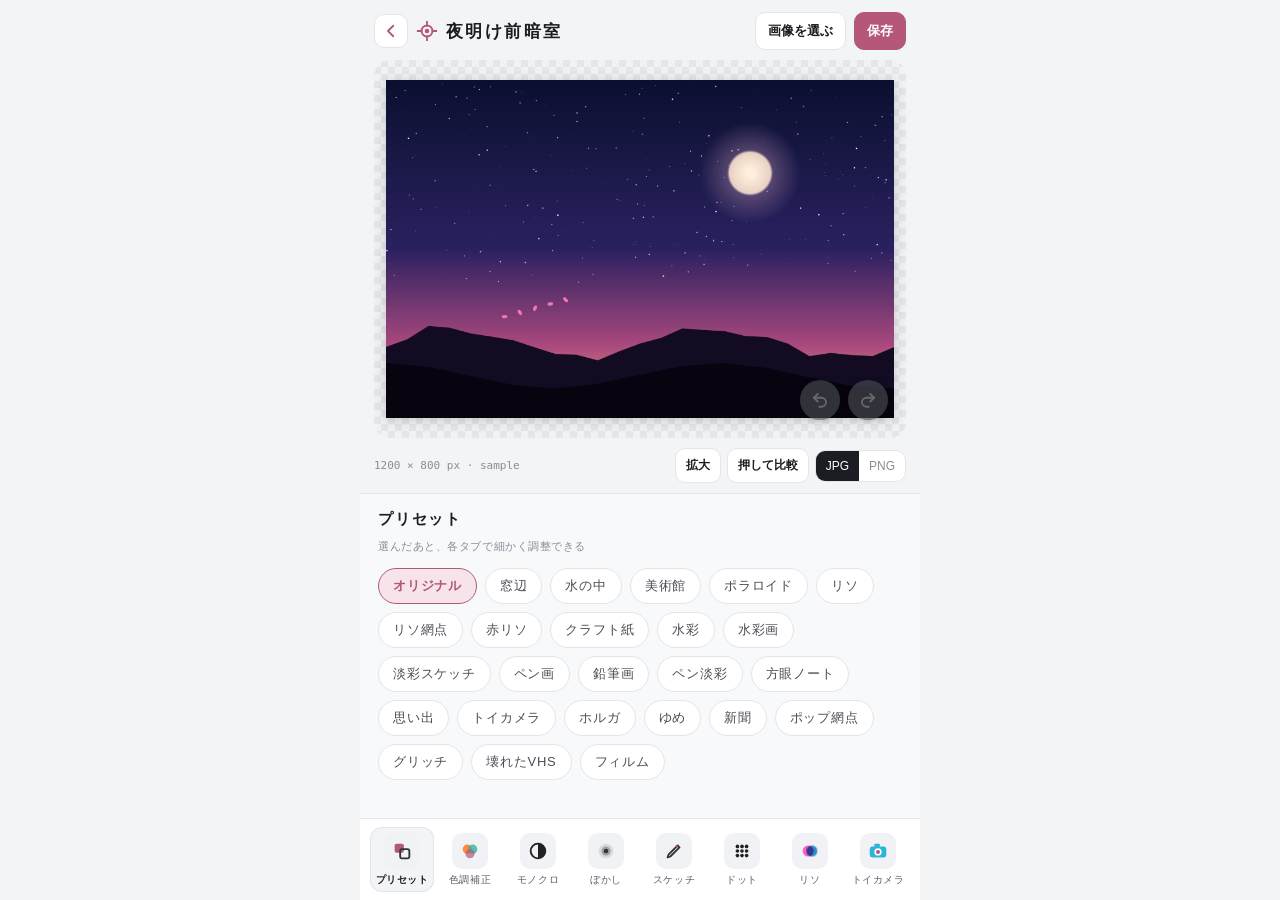
==== apps/anshitsu/index.html @ a0fc370c "天象帳・PALETTE LOG・夜明け前暗室を「アプリ」にまとめる。やりたいこと（長期）・目標の「リスト」を追加。「いま何してる？」を外し、アクセントを春千夜カラーに Co-Authored-By: " ====
<!DOCTYPE html>
<html lang="ja">
<head>
<meta charset="utf-8">
<meta name="viewport" content="width=device-width,initial-scale=1,viewport-fit=cover">
<title>夜明け前暗室</title>
<style>
:root{--bg:#f3f4f6;--card:#fff;--ink:#1c1d22;--sub:#8a8d96;--line:#e3e5ea;--acc:#b5577a;--acc2:#f6e4ea}
*{box-sizing:border-box;-webkit-tap-highlight-color:transparent}
html,body{margin:0;height:100%;background:var(--bg);color:var(--ink);font-family:-apple-system,BlinkMacSystemFont,"Hiragino Sans","Noto Sans JP",sans-serif;overscroll-behavior:none}
body{display:flex;justify-content:center}
.app{width:100%;max-width:560px;height:100dvh;display:flex;flex-direction:column;padding-left:env(safe-area-inset-left);padding-right:env(safe-area-inset-right)}
header{display:flex;align-items:center;gap:8px;padding:12px 14px 10px;padding-top:max(12px,env(safe-area-inset-top))}
.logo{display:flex;align-items:center;gap:8px;font-weight:900;font-size:17px;letter-spacing:.14em;flex:1;white-space:nowrap}
.btn{border:1px solid var(--line);background:#fff;border-radius:10px;padding:9px 12px;font-size:13px;font-weight:600;color:var(--ink);cursor:pointer;font-family:inherit;white-space:nowrap}
.btn.acc{background:var(--acc);border-color:var(--acc);color:#fff}
.btn:active{transform:scale(.97)}
.stage{margin:0 14px;padding:12px;border-radius:16px;background:repeating-conic-gradient(#e4e6ea 0 25%,#f1f2f4 0 50%) 0 0/14px 14px;position:relative;display:flex;align-items:center;justify-content:center;height:min(42vh,420px);flex-shrink:0}
.stage canvas{max-width:100%;max-height:100%;display:block;box-shadow:0 2px 12px rgba(0,0,0,.18);-webkit-user-select:none;user-select:none;-webkit-touch-callout:none}
.hist{position:absolute;right:18px;bottom:18px;display:flex;gap:8px}
.round{width:40px;height:40px;border-radius:50%;border:none;background:#fff;box-shadow:0 1px 5px rgba(0,0,0,.25);display:grid;place-items:center;cursor:pointer;color:var(--ink)}
.round:disabled{background:#4c4f56;color:#aaa;opacity:.6}
.badge{position:absolute;left:18px;top:18px;background:rgba(0,0,0,.65);color:#fff;font-size:11px;padding:4px 8px;border-radius:6px;display:none;letter-spacing:.1em}
.bar{display:flex;align-items:center;gap:6px;padding:10px 14px;font-size:12px;flex-shrink:0}
.bar .btn{padding:8px 10px;font-size:12px}
.info{flex:1;min-width:0;color:var(--sub);font-family:ui-monospace,Menlo,monospace;font-size:11px;white-space:nowrap;overflow:hidden;text-overflow:ellipsis}
.seg{display:flex;border:1px solid var(--line);border-radius:10px;overflow:hidden;background:#fff;flex-shrink:0}
.seg button{border:none;background:none;padding:8px 10px;font-size:12px;color:var(--sub);font-family:inherit;cursor:pointer}
.seg button.on{background:var(--ink);color:#fff}
.panel{flex:1;overflow-y:auto;background:#f8f9fb;border-top:1px solid var(--line);padding:16px 18px 24px;-webkit-overflow-scrolling:touch}
.ph{display:flex;align-items:center;gap:12px;margin-bottom:14px}
.ph h2{font-size:15px;margin:0;letter-spacing:.12em}
.ph .sp{flex:1}
.reset{font-size:12px;color:var(--sub);text-decoration:underline;text-underline-offset:3px;background:none;border:none;cursor:pointer;letter-spacing:.1em;font-family:inherit}
.tog{width:46px;height:26px;border-radius:13px;background:#cfd2d8;position:relative;border:none;cursor:pointer;transition:.2s;flex-shrink:0}
.tog::after{content:"";position:absolute;top:3px;left:3px;width:20px;height:20px;border-radius:50%;background:#fff;transition:.2s;box-shadow:0 1px 3px rgba(0,0,0,.2)}
.tog.on{background:var(--acc)}.tog.on::after{left:23px}
.row{margin:4px 0 16px}
.rl{display:flex;justify-content:space-between;font-size:12px;color:#4a4d55;margin-bottom:6px;letter-spacing:.06em}
.rl b{font-weight:500;font-family:ui-monospace,Menlo,monospace;color:var(--sub)}
input[type=range]{-webkit-appearance:none;appearance:none;width:100%;height:22px;background:transparent;margin:0}
input[type=range]::-webkit-slider-runnable-track{height:4px;border-radius:2px;background:linear-gradient(90deg,var(--acc) var(--p,50%),#dfe1e6 var(--p,50%))}
input[type=range]::-webkit-slider-thumb{-webkit-appearance:none;width:20px;height:20px;border-radius:50%;background:var(--acc);margin-top:-8px;border:3px solid #fff;box-shadow:0 1px 4px rgba(0,0,0,.3)}
input[type=range]::-moz-range-track{height:4px;border-radius:2px;background:#dfe1e6}
input[type=range]::-moz-range-progress{height:4px;background:var(--acc)}
input[type=range]::-moz-range-thumb{width:16px;height:16px;border-radius:50%;background:var(--acc);border:3px solid #fff}
.chips{display:flex;flex-wrap:wrap;gap:8px}
.chip{border:1px solid var(--line);background:#fff;border-radius:999px;padding:8px 14px;font-size:13px;color:#4a4d55;cursor:pointer;font-family:inherit;letter-spacing:.06em}
.chip.on{border-color:var(--acc);color:var(--acc);background:var(--acc2);font-weight:700}
.sub{font-size:11px;color:var(--sub);margin:-4px 0 14px;letter-spacing:.05em}
.sec{font-size:11px;color:var(--sub);letter-spacing:.2em;margin:4px 0 10px}
.tabs{display:flex;gap:4px;overflow-x:auto;background:#fff;border-top:1px solid var(--line);padding:8px 10px;padding-bottom:max(8px,env(safe-area-inset-bottom));flex-shrink:0;scrollbar-width:none}
.tabs::-webkit-scrollbar{display:none}
.tab{flex:0 0 auto;width:64px;border:none;background:none;border-radius:12px;padding:6px 0 5px;display:flex;flex-direction:column;align-items:center;gap:4px;font-size:10px;color:#5b5e66;cursor:pointer;position:relative;font-family:inherit;letter-spacing:.06em}
.tab .ic{width:36px;height:36px;border-radius:10px;background:#f1f2f5;display:grid;place-items:center}
.tab.on{background:#f3f4f7;box-shadow:inset 0 0 0 1px var(--line);color:var(--ink);font-weight:700}
.tab .dot{position:absolute;top:3px;right:12px;width:8px;height:8px;border-radius:50%;background:var(--acc);display:none;border:2px solid #fff;box-sizing:content-box}
.tab.act .dot{display:block}
.modal{position:fixed;inset:0;background:rgba(10,10,14,.92);display:none;flex-direction:column;z-index:10}
.modal.show{display:flex}
.mh{display:flex;justify-content:space-between;align-items:center;padding:12px 14px;padding-top:max(12px,env(safe-area-inset-top));color:#fff;font-size:13px;gap:10px}
.mb{flex:1;overflow:auto;display:flex;align-items:flex-start;justify-content:center;padding:10px}
.mb img{max-width:100%;display:block;margin:auto}
.mb img.full{max-width:none}
.busy{position:fixed;inset:0;background:rgba(20,10,16,.55);display:none;place-items:center;z-index:20;color:#fff;font-size:14px;letter-spacing:.3em}
.busy.show{display:grid}
.busy span{background:#2a1a22;padding:14px 22px;border-radius:12px;border:1px solid #7a3f52}
.toast{position:fixed;left:50%;bottom:110px;transform:translateX(-50%);background:#222;color:#fff;font-size:12px;padding:9px 14px;border-radius:10px;opacity:0;transition:.3s;pointer-events:none;z-index:30;letter-spacing:.06em;white-space:nowrap}
.toast.show{opacity:1}
.nt-back{display:grid;place-items:center;width:34px;height:34px;border-radius:10px;border:1px solid var(--line);background:#fff;color:var(--acc);flex:none}
</style>
</head>
<body>
<div class="app">
  <header>
    <a class="nt-back" href="../../#apps" aria-label="脳内タブへ戻る"><svg width="18" height="18" viewBox="0 0 24 24" fill="none" stroke="currentColor" stroke-width="2.4" stroke-linecap="round" stroke-linejoin="round"><path d="M15 5l-7 7 7 7"/></svg></a>
    <div class="logo">
      <svg width="22" height="22" viewBox="0 0 24 24" fill="none" stroke="#b5577a" stroke-width="2"><circle cx="12" cy="12" r="6"/><path d="M12 1v6M12 17v6M1 12h6M17 12h6"/><circle cx="12" cy="12" r="1.5" fill="#b5577a"/></svg>
      夜明け前暗室
    </div>
    <button class="btn" id="pick">画像を選ぶ</button>
    <button class="btn acc" id="save">保存</button>
    <input type="file" id="file" accept="image/*" hidden>
  </header>

  <div class="stage" id="stage">
    <canvas id="view"></canvas>
    <div class="badge" id="badge">ORIGINAL</div>
    <div class="hist">
      <button class="round" id="undo" aria-label="元に戻す"><svg width="18" height="18" viewBox="0 0 24 24" fill="none" stroke="currentColor" stroke-width="2.4" stroke-linecap="round" stroke-linejoin="round"><path d="M9 14 4 9l5-5"/><path d="M4 9h10a6 6 0 0 1 0 12h-3"/></svg></button>
      <button class="round" id="redo" aria-label="やり直す"><svg width="18" height="18" viewBox="0 0 24 24" fill="none" stroke="currentColor" stroke-width="2.4" stroke-linecap="round" stroke-linejoin="round"><path d="m15 14 5-5-5-5"/><path d="M20 9H10a6 6 0 0 0 0 12h3"/></svg></button>
    </div>
  </div>

  <div class="bar">
    <div class="info" id="info">—</div>
    <button class="btn" id="zoom">拡大</button>
    <button class="btn" id="cmp">押して比較</button>
    <div class="seg"><button id="fJ" class="on">JPG</button><button id="fP">PNG</button></div>
  </div>

  <div class="panel" id="panel"></div>
  <nav class="tabs" id="tabs"></nav>
</div>

<div class="modal" id="modal">
  <div class="mh"><span id="mtitle">拡大</span><button class="btn" id="mclose">閉じる</button></div>
  <div class="mb"><img id="mimg" alt=""></div>
</div>
<div class="busy" id="busy"><span>現像中…</span></div>
<div class="toast" id="toast"></div>

<script>
"use strict";
/* ========== 定義 ========== */
const RISO_INKS=[
 {name:'ピンク×ブルー',a:[0,120,191],b:[255,72,176],bc:1,lum:false},
 {name:'赤×ブルー',a:[0,90,170],b:[255,76,60],bc:1,lum:false},
 {name:'緑×ピンク',a:[0,169,92],b:[255,72,176],bc:1,lum:false},
 {name:'黄×ブルー',a:[0,120,191],b:[255,226,0],bc:2,lum:false},
 {name:'黒×ピンク',a:[40,40,58],b:[255,72,176],bc:1,lum:true},
];
const FX={
 adj:{label:'色調補正',always:true,ctrls:[['s','bright','明るさ',-100,100],['s','contrast','コントラスト',-100,100],['s','sat','彩度',-100,100],['s','temp','色温度',-100,100],['s','fade','フェード',0,100]]},
 mono:{label:'モノクロ',ctrls:[['c','tone','色味',['ニュートラル','セピア','セレン','シアノ']],['s','contrast','コントラスト',-50,50],['s','amount','強さ',0,100]]},
 blur:{label:'ぼかし',ctrls:[['s','radius','ぼかし',0,30],['s','glow','ソフトフォーカス',0,100]]},
 sketch:{label:'スケッチ',ctrls:[['c','mode','画材',['ペン','鉛筆','水彩']],['s','strength','線の濃さ',0,100],['s','color','色を残す',0,100]]},
 dot:{label:'ドット',ctrls:[['c','color','インク',['墨','カラー']],['s','size','網点の大きさ',3,40],['s','angle','角度',0,90],['s','mix','強さ',0,100]]},
 riso:{label:'リソ',ctrls:[['c','ink','インク',RISO_INKS.map(i=>i.name)],['s','misreg','版ずれ',0,20],['s','grain','かすれ',0,100],['s','net','網点',0,20],['s','density','インク量',30,130]]},
 toy:{label:'トイカメラ',ctrls:[['s','sat','彩度',0,100],['s','cross','クロス現像',0,100],['s','vig','周辺減光',0,100],['s','leak','光漏れ',0,100]]},
 glitch:{label:'グリッチノイズ',ctrls:[['s','rgb','RGBずれ',0,40],['s','slice','スライスずれ',0,100],['s','noise','ノイズ',0,100],['b','seed','ずれ方をシャッフル']]},
 grain:{label:'粒子',ctrls:[['s','amount','粒子の量',0,100],['s','size','粒の大きさ',1,6]]},
 paper:{label:'紙・フチ',ctrls:[['c','tex','紙',['なし','方眼ノート','クラフト紙','和紙']],['c','frame','フチ',['なし','白フチ','ポラロイド','フィルム']]]},
};
const TABS=[
 ['preset','プリセット','<rect x="4" y="4" width="10" height="10" rx="2" fill="#b5577a"/><rect x="10" y="10" width="10" height="10" rx="2" fill="none" stroke="#333" stroke-width="2"/>'],
 ['adj','色調補正','<circle cx="9" cy="10" r="5" fill="#ff8a3d"/><circle cx="15" cy="10" r="5" fill="#2bb5a0" opacity=".8"/><circle cx="12" cy="15" r="5" fill="#b5577a" opacity=".7"/>'],
 ['mono','モノクロ','<circle cx="12" cy="12" r="8" fill="none" stroke="#222" stroke-width="2"/><path d="M12 4a8 8 0 0 1 0 16z" fill="#222"/>'],
 ['blur','ぼかし','<circle cx="12" cy="12" r="8" fill="#999" opacity=".25"/><circle cx="12" cy="12" r="5" fill="#666" opacity=".5"/><circle cx="12" cy="12" r="2.5" fill="#333"/>'],
 ['sketch','スケッチ','<path d="M5 19l3-1 10-10-2-2L6 16z" fill="none" stroke="#333" stroke-width="2" stroke-linejoin="round"/><path d="M14 6l2 2" stroke="#b5577a" stroke-width="2"/>'],
 ['dot','ドット','<g fill="#222"><circle cx="7" cy="7" r="2"/><circle cx="12" cy="7" r="2"/><circle cx="17" cy="7" r="2"/><circle cx="7" cy="12" r="2"/><circle cx="12" cy="12" r="2"/><circle cx="17" cy="12" r="2"/><circle cx="7" cy="17" r="2"/><circle cx="12" cy="17" r="2"/><circle cx="17" cy="17" r="2"/></g>'],
 ['riso','リソ','<circle cx="10" cy="12" r="6" fill="#ff48b0" opacity=".85"/><circle cx="14" cy="12" r="6" fill="#0078bf" opacity=".8" style="mix-blend-mode:multiply"/>'],
 ['toy','トイカメラ','<rect x="3" y="7" width="18" height="12" rx="3" fill="#2bb5d6"/><rect x="8" y="4" width="6" height="4" rx="1" fill="#2bb5d6"/><circle cx="12" cy="13" r="4" fill="#fff"/><circle cx="12" cy="13" r="2.2" fill="#b5577a"/>'],
 ['glitch','グリッチ','<rect x="4" y="6" width="14" height="3" rx="1" fill="#b5577a"/><rect x="7" y="11" width="13" height="3" rx="1" fill="#2bb5a0"/><rect x="4" y="16" width="10" height="3" rx="1" fill="#333"/>'],
 ['grain','粒子','<g fill="#444"><circle cx="6" cy="8" r="1.3"/><circle cx="11" cy="5" r="1"/><circle cx="16" cy="9" r="1.5"/><circle cx="9" cy="13" r="1.2"/><circle cx="14" cy="15" r="1"/><circle cx="18" cy="17" r="1.3"/><circle cx="6" cy="18" r="1"/></g>'],
 ['paper','紙・フチ','<rect x="4" y="3" width="16" height="18" rx="1.5" fill="#fff" stroke="#333" stroke-width="2"/><rect x="7" y="6" width="10" height="9" fill="#b5577a" opacity=".75"/>'],
];
function defaults(){return{
 adj:{on:true,bright:0,contrast:0,sat:0,temp:0,fade:0},
 mono:{on:false,tone:0,contrast:0,amount:100},
 blur:{on:false,radius:4,glow:0},
 sketch:{on:false,mode:0,strength:50,color:0},
 dot:{on:false,color:0,size:10,angle:45,mix:100},
 riso:{on:false,ink:0,misreg:4,grain:35,net:0,density:100},
 toy:{on:false,sat:25,cross:30,vig:50,leak:0},
 glitch:{on:false,rgb:12,slice:45,noise:20,seed:1},
 grain:{on:false,amount:20,size:1},
 paper:{on:false,tex:0,frame:0},
 preset:'オリジナル'
};}
const PRESETS={
 'オリジナル':{},
 '窓辺':{adj:{bright:8,contrast:-10,temp:14,fade:22},blur:{radius:0,glow:35},grain:{amount:8}},
 '水の中':{adj:{temp:-35,sat:-10,fade:15,bright:-4},blur:{radius:2,glow:30},toy:{sat:10,cross:0,vig:35,leak:0},glitch:{rgb:3,slice:0,noise:0,seed:3}},
 '美術館':{mono:{tone:1,contrast:15,amount:80},grain:{amount:18},paper:{tex:0,frame:1}},
 'ポラロイド':{adj:{fade:28,temp:10,contrast:-6},toy:{sat:5,cross:15,vig:30,leak:22},paper:{tex:0,frame:2}},
 'リソ':{riso:{ink:0,misreg:4,grain:40,net:0,density:100}},
 'リソ網点':{riso:{ink:0,misreg:5,grain:20,net:6,density:105}},
 '赤リソ':{riso:{ink:1,misreg:6,grain:45,net:0,density:100}},
 'クラフト紙':{sketch:{mode:0,strength:60,color:22},paper:{tex:2,frame:0}},
 '水彩':{sketch:{mode:2,strength:55,color:100},paper:{tex:3,frame:0}},
 '水彩画':{sketch:{mode:2,strength:80,color:100},adj:{sat:20,bright:6},paper:{tex:3,frame:1}},
 '淡彩スケッチ':{sketch:{mode:1,strength:55,color:40},paper:{tex:3,frame:0}},
 'ペン画':{sketch:{mode:0,strength:60,color:0}},
 '鉛筆画':{sketch:{mode:1,strength:55,color:0},paper:{tex:3,frame:0}},
 'ペン淡彩':{sketch:{mode:0,strength:55,color:55}},
 '方眼ノート':{sketch:{mode:0,strength:50,color:45},paper:{tex:1,frame:0}},
 '思い出':{adj:{fade:35,temp:15,sat:-25},blur:{radius:0,glow:20},grain:{amount:22},toy:{sat:0,cross:10,vig:30,leak:0}},
 'トイカメラ':{toy:{sat:35,cross:45,vig:55,leak:0}},
 'ホルガ':{toy:{sat:20,cross:20,vig:78,leak:45},blur:{radius:0,glow:15},grain:{amount:15}},
 'ゆめ':{adj:{bright:10,fade:30,temp:-6},blur:{radius:2,glow:60},toy:{sat:10,cross:0,vig:15,leak:30}},
 '新聞':{dot:{color:0,size:8,angle:45,mix:100}},
 'ポップ網点':{dot:{color:1,size:12,angle:20,mix:100},adj:{sat:30}},
 'グリッチ':{glitch:{rgb:12,slice:45,noise:20,seed:1}},
 '壊れたVHS':{glitch:{rgb:20,slice:70,noise:55,seed:7},adj:{sat:-20,fade:15}},
 'フィルム':{adj:{contrast:8,temp:6,fade:12},grain:{amount:30,size:2},paper:{tex:0,frame:3}},
};

/* ========== 画像処理 ========== */
const clamp=(v,a,b)=>v<a?a:v>b?b:v;
const c01=v=>v<0?0:v>1?1:v;
function hash2(x,y){let h=(Math.imul(x|0,374761393)+Math.imul(y|0,668265263))|0;h=Math.imul(h^(h>>>13),1274126177);return((h^(h>>>16))>>>0)/4294967296;}
function mulberry(a){return function(){a|=0;a=a+0x6D2B79F5|0;let t=Math.imul(a^a>>>15,1|a);t=t+Math.imul(t^t>>>7,61|t)^t;return((t^t>>>14)>>>0)/4294967296;}}

function blurH(s,d,w,h,r){const k=1/(2*r+1);
 for(let y=0;y<h;y++){const row=y*w;
  for(let c=0;c<3;c++){let acc=0;
   for(let i=-r;i<=r;i++){acc+=s[(row+clamp(i,0,w-1))*4+c];}
   for(let x=0;x<w;x++){d[(row+x)*4+c]=acc*k;
    acc+=s[(row+Math.min(w-1,x+r+1))*4+c]-s[(row+Math.max(0,x-r))*4+c];}}
  for(let x=0;x<w;x++)d[(row+x)*4+3]=255;}}
function blurV(s,d,w,h,r){const k=1/(2*r+1);
 for(let x=0;x<w;x++){
  for(let c=0;c<3;c++){let acc=0;
   for(let i=-r;i<=r;i++){acc+=s[(clamp(i,0,h-1)*w+x)*4+c];}
   for(let y=0;y<h;y++){d[(y*w+x)*4+c]=acc*k;
    acc+=s[(Math.min(h-1,y+r+1)*w+x)*4+c]-s[(Math.max(0,y-r)*w+x)*4+c];}}
  for(let y=0;y<h;y++)d[(y*w+x)*4+3]=255;}}
function boxBlur(src,w,h,r){r=Math.round(r);const a=new Uint8ClampedArray(src);if(r<1)return a;
 const b=new Uint8ClampedArray(src.length);for(let p=0;p<3;p++){blurH(a,b,w,h,r);blurV(b,a,w,h,r);}return a;}
function grayOf(d,n){const g=new Float32Array(n);for(let i=0,j=0;j<n;i+=4,j++)g[j]=.299*d[i]+.587*d[i+1]+.114*d[i+2];return g;}
function sobel(g,w,h){const e=new Float32Array(w*h);
 for(let y=1;y<h-1;y++)for(let x=1;x<w-1;x++){const i=y*w+x;
  const gx=-g[i-w-1]-2*g[i-1]-g[i+w-1]+g[i-w+1]+2*g[i+1]+g[i+w+1];
  const gy=-g[i-w-1]-2*g[i-w]-g[i-w+1]+g[i+w-1]+2*g[i+w]+g[i+w+1];
  e[i]=Math.sqrt(gx*gx+gy*gy);}return e;}

function adjustFx(d,A){
 const br=A.bright*1.4,cc=A.contrast*2,f=(259*(cc+255))/(255*(259-cc)),sat=1+A.sat/100,t=A.temp*.45,fd=A.fade/100;
 for(let i=0;i<d.length;i+=4){
  let r=d[i]+br,g=d[i+1]+br,b=d[i+2]+br;
  r=f*(r-128)+128;g=f*(g-128)+128;b=f*(b-128)+128;
  const l=.299*r+.587*g+.114*b;r=l+(r-l)*sat;g=l+(g-l)*sat;b=l+(b-l)*sat;
  r+=t;g+=t*.1;b-=t;
  if(fd){const k=1-.24*fd,o=34*fd;r=r*k+o;g=g*k+o;b=b*k+o*1.05;}
  d[i]=r;d[i+1]=g;d[i+2]=b;}}

function sketchFx(d,w,h,P,s){
 const n=w*h,mode=P.mode,st=P.strength/50,c=P.color/100;
 const pre=boxBlur(d,w,h,Math.max(1,Math.round(s*(mode===2?2.2:1))));
 const g=grayOf(pre,n),e=sobel(g,w,h);
 const base=mode===2?boxBlur(d,w,h,Math.max(1,Math.round(3*s))):d;
 const out=new Uint8ClampedArray(d.length);
 const hs=Math.max(1,1.4*s),hl=Math.max(2,10*s);
 for(let j=0,i=0;j<n;j++,i+=4){
  const x=j%w,y=(j/w)|0;let v,r,gg,b;
  if(mode===0){v=1-Math.min(1,e[j]/230*st);v=v*v*v;}
  else if(mode===1){v=1-Math.min(1,e[j]/300*st)*.85;const tone=.6+.4*(g[j]/255);
   const hatch=hash2(((x+y)/hs)|0,((x-y)/hl)|0);v=Math.min(v,tone+(hatch-.5)*.18*(1-tone)*2.2);v-= (hash2(x,y)-.5)*.06;}
  else{v=1-Math.min(1,e[j]/420*st)*.55;}
  if(mode===2){const L=6;
   r=Math.round(base[i]/255*L)/L*255*.8+50;gg=Math.round(base[i+1]/255*L)/L*255*.8+50;b=Math.round(base[i+2]/255*L)/L*255*.8+50;
   const bl=(hash2((x/(6*s))|0,(y/(6*s))|0)-.5)*14;r+=bl;gg+=bl;b+=bl;
   r=255*(1-c)+r*c;gg=255*(1-c)+gg*c;b=255*(1-c)+b*c;
  }else{const pr=d[i]*.55+118,pg=d[i+1]*.55+118,pb=d[i+2]*.55+118;
   r=252*(1-c)+pr*c;gg=251*(1-c)+pg*c;b=247*(1-c)+pb*c;}
  v=c01(v);out[i]=r*v;out[i+1]=gg*v;out[i+2]=b*(mode===1?v*.97+.03:v);out[i+3]=255;}
 return out;}

function blurFx(d,w,h,P,s){
 let o=P.radius>0?boxBlur(d,w,h,Math.max(1,P.radius*s)):d;
 if(P.glow>0){const bl=boxBlur(o,w,h,Math.max(2,14*s)),ga=P.glow/100*.85,out=new Uint8ClampedArray(o.length);
  for(let i=0;i<o.length;i+=4){for(let c=0;c<3;c++){const a=o[i+c],b=bl[i+c];const sc=255-(255-a)*(255-b)/255;out[i+c]=a+(sc-a)*ga;}out[i+3]=255;}
  return out;}
 return o===d?d:o;}

function toyFx(d,w,h,P){
 const sat=1+P.sat/100,cr=P.cross/100,vg=P.vig/100,lk=P.leak/100,asp=h/w;
 for(let y=0;y<h;y++)for(let x=0;x<w;x++){const i=(y*w+x)*4;
  let r=d[i],g=d[i+1],b=d[i+2];const l=.299*r+.587*g+.114*b;
  r=l+(r-l)*sat;g=l+(g-l)*sat;b=l+(b-l)*sat;
  if(cr){r=r+cr*45*(r/255-.35);g=g+cr*12;b=b*(1-.32*cr)+64*cr;}
  if(vg){const dx=(x/w-.5)*2,dy=(y/h-.5)*2;const dd=(dx*dx+dy*dy)/2;const f=1-vg*Math.pow(dd,1.25)*1.15;r*=f;g*=f;b*=f;}
  if(lk){const dx=x/w-1.02,dy=(y/h+.05)*asp;const a=lk*Math.exp(-(dx*dx+dy*dy)*5.5);
   r=255-(255-r)*(1-a);g=255-(255-g)*(1-a*.48);b=255-(255-b)*(1-a*.12);}
  d[i]=r;d[i+1]=g;d[i+2]=b;}}

function monoFx(d,P){
 const k=1+P.contrast/50*.7,am=P.amount/100,t=P.tone;
 for(let i=0;i<d.length;i+=4){let l=.299*d[i]+.587*d[i+1]+.114*d[i+2];l=(l-128)*k+128;
  let r=l,g=l,b=l;
  if(t===1){r=l*1.07+12;g=l*.96+4;b=l*.8;}
  else if(t===2){r=l*.98+10;g=l*.9+2;b=l*1.0+12;}
  else if(t===3){r=l*.72;g=l*.9+10;b=l*1.06+26;}
  d[i]=d[i]+(r-d[i])*am;d[i+1]=d[i+1]+(g-d[i+1])*am;d[i+2]=d[i+2]+(b-d[i+2])*am;}}

function halftone(x,y,cell,ca,sa,dens){
 const u=(x*ca+y*sa)/cell,v=(-x*sa+y*ca)/cell;const fu=u-Math.floor(u)-.5,fv=v-Math.floor(v)-.5;
 const dist=Math.sqrt(fu*fu+fv*fv),rad=Math.sqrt(c01(dens))*.72;return c01((rad-dist)*cell+.5);}

function risoFx(d,w,h,P,s){
 const ink=RISO_INKS[P.ink]||RISO_INKS[0],off=Math.round(P.misreg*s),gr=P.grain/100,net=P.net*s*1.1,den=P.density/100;
 const paper=[247,243,234],out=new Uint8ClampedArray(d.length);
 const ca=Math.cos(.26),sa=Math.sin(.26),cb=Math.cos(1.31),sb=Math.sin(1.31);
 const offy=Math.round(off*.6);
 for(let y=0;y<h;y++)for(let x=0;x<w;x++){const i=(y*w+x)*4;
  let dA=ink.lum?1-(.299*d[i]+.587*d[i+1]+.114*d[i+2])/255:1-d[i]/255;
  dA=Math.pow(c01(dA),1.15)*den;
  const xb=clamp(x-off,0,w-1),yb=clamp(y-offy,0,h-1),k=(yb*w+xb)*4;
  let dB=Math.pow(c01(1-d[k+ink.bc]/255),1.15)*den;
  if(ink.lum)dB*=.8;
  if(gr>0){dA=c01(dA+(hash2(x,y)-.5)*gr*1.1);dB=c01(dB+(hash2(x+911,y+37)-.5)*gr*1.1);}
  if(net>1.5){dA=halftone(x,y,net,ca,sa,dA);dB=halftone(x,y,net,cb,sb,dB);}
  dA=c01(dA);dB=c01(dB);
  for(let c=0;c<3;c++)out[i+c]=paper[c]*(1-dA*(1-ink.a[c]/255))*(1-dB*(1-ink.b[c]/255));
  out[i+3]=255;}
 return out;}

function dotFx(d,w,h,P,s){
 const cell=Math.max(3,P.size*s*1.15),a=P.angle*Math.PI/180,ca=Math.cos(a),sa=Math.sin(a),mix=P.mix/100;
 const sm=boxBlur(d,w,h,Math.max(1,cell/3)),out=new Uint8ClampedArray(d.length);
 const paper=[246,243,236],ink=[28,28,38];
 for(let y=0;y<h;y++)for(let x=0;x<w;x++){const i=(y*w+x)*4;
  const u=x*ca+y*sa,v=-x*sa+y*ca;const cu=(Math.floor(u/cell)+.5)*cell,cv=(Math.floor(v/cell)+.5)*cell;
  const sx=clamp(Math.round(cu*ca-cv*sa),0,w-1),sy=clamp(Math.round(cu*sa+cv*ca),0,h-1),k=(sy*w+sx)*4;
  const l=(.299*sm[k]+.587*sm[k+1]+.114*sm[k+2])/255;
  const dens=P.color?(1-l)*.7+.32:1-l;
  const rad=Math.sqrt(c01(dens))*cell*.72,dist=Math.hypot(u-cu,v-cv),cov=c01(rad-dist+.5);
  let cr=ink[0],cg=ink[1],cb=ink[2];
  if(P.color){const L=.299*sm[k]+.587*sm[k+1]+.114*sm[k+2];cr=L+(sm[k]-L)*1.4;cg=L+(sm[k+1]-L)*1.4;cb=L+(sm[k+2]-L)*1.4;}
  const pr=paper[0]*(1-cov)+cr*cov,pg=paper[1]*(1-cov)+cg*cov,pb=paper[2]*(1-cov)+cb*cov;
  out[i]=d[i]+(pr-d[i])*mix;out[i+1]=d[i+1]+(pg-d[i+1])*mix;out[i+2]=d[i+2]+(pb-d[i+2])*mix;out[i+3]=255;}
 return out;}

function glitchFx(d,w,h,P,s){
 const rng=mulberry(P.seed*9973+7);let o=new Uint8ClampedArray(d);
 if(P.slice>0){const n=3+Math.round(P.slice/7);
  for(let k=0;k<n;k++){const y0=(rng()*h)|0,hh=Math.max(1,((.004+rng()*.06)*h)|0),off=Math.round((rng()-.5)*2*P.slice/100*.2*w);
   for(let y=y0;y<Math.min(h,y0+hh);y++)for(let x=0;x<w;x++){const sx=((x-off)%w+w)%w,i=(y*w+x)*4,j=(y*w+sx)*4;o[i]=d[j];o[i+1]=d[j+1];o[i+2]=d[j+2];}}}
 if(P.rgb>0){const sh=Math.max(1,Math.round(P.rgb*s*.9)),t=new Uint8ClampedArray(o);
  for(let y=0;y<h;y++)for(let x=0;x<w;x++){const i=(y*w+x)*4;o[i]=t[(y*w+Math.min(w-1,x+sh))*4];o[i+2]=t[(y*w+Math.max(0,x-sh))*4+2];}}
 if(P.noise>0){const am=P.noise/100;const bands=[],nb=Math.round(P.noise/16),cols=[[30,255,90],[40,90,255],[255,0,170],[255,255,255]];
  for(let k=0;k<nb;k++)bands.push({y:(rng()*h)|0,h:Math.max(1,((.005+rng()*.025)*h)|0),c:cols[(rng()*cols.length)|0],a:.35+rng()*.45});
  const sl=Math.max(2,2*s);
  for(let y=0;y<h;y++){const dark=((y/sl)|0)%2?am*16:0;
   for(let x=0;x<w;x++){const i=(y*w+x)*4,nz=(hash2(x*3+P.seed,y)-.5)*am*130-dark;o[i]+=nz;o[i+1]+=nz;o[i+2]+=nz;}}
  for(const bd of bands)for(let y=bd.y;y<Math.min(h,bd.y+bd.h);y++)for(let x=0;x<w;x++){const i=(y*w+x)*4;
   o[i]+=(bd.c[0]-o[i])*bd.a;o[i+1]+=(bd.c[1]-o[i+1])*bd.a;o[i+2]+=(bd.c[2]-o[i+2])*bd.a;}}
 return o;}

function grainFx(d,w,h,P,s){
 const am=P.amount/100*75,sz=Math.max(1,P.size*s);
 for(let y=0;y<h;y++){const cy=(y/sz)|0;for(let x=0;x<w;x++){const cx=(x/sz)|0,i=(y*w+x)*4;
  const n=(hash2(cx,cy)+hash2(cx+71,cy+13)-1)*am;d[i]+=n;d[i+1]+=n;d[i+2]+=n;}}}

function paperFx(d,w,h,P,s){
 const t=P.tex;const sp=Math.max(8,28*s),lw=Math.max(1,Math.round(s));
 for(let y=0;y<h;y++)for(let x=0;x<w;x++){const i=(y*w+x)*4;let m=[251,251,246];
  if(t===1){const gx=x%sp<lw,gy=y%sp<lw,mj=(x%(sp*4))<lw*1.6||(y%(sp*4))<lw*1.6;
   if(gx||gy)m=mj?[160,188,222]:[196,214,236];}
  else if(t===2){const f=(hash2((x/(3*s))|0,(y/(1.2*s))|0)-.5)*22+(hash2((x/(20*s))|0,(y/(14*s))|0)-.5)*10;m=[224+f,192+f,152+f];}
  else if(t===3){const f=(hash2((x/(1.5*s))|0,(y/(5*s))|0)-.5)*10+(hash2((x/(30*s))|0,(y/(30*s))|0)-.5)*6;m=[250+f,246+f,236+f];}
  d[i]=d[i]*m[0]/255;d[i+1]=d[i+1]*m[1]/255;d[i+2]=d[i+2]*m[2]/255;}}

function processImage(src,w,h,S){
 const s=Math.max(w,h)/1000;let d=new Uint8ClampedArray(src);
 const A=S.adj;if(A.bright||A.contrast||A.sat||A.temp||A.fade)adjustFx(d,A);
 if(S.sketch.on)d=sketchFx(d,w,h,S.sketch,s);
 if(S.blur.on)d=blurFx(d,w,h,S.blur,s);
 if(S.toy.on)toyFx(d,w,h,S.toy);
 if(S.mono.on)monoFx(d,S.mono);
 if(S.riso.on)d=risoFx(d,w,h,S.riso,s);
 if(S.dot.on)d=dotFx(d,w,h,S.dot,s);
 if(S.glitch.on)d=glitchFx(d,w,h,S.glitch,s);
 if(S.grain.on)grainFx(d,w,h,S.grain,s);
 if(S.paper.on&&S.paper.tex)paperFx(d,w,h,S.paper,s);
 return d;}

function compose(data,w,h,S){
 const fr=S.paper.on?S.paper.frame:0,L=Math.max(w,h);let pl=0,pt=0,pr=0,pb=0,bg='#fff';
 if(fr===1){pl=pt=pr=pb=Math.round(L*.035);bg='#fbfaf7';}
 if(fr===2){pl=pr=pt=Math.round(w*.055);pb=Math.round(w*.24);bg='#f6f4ef';}
 if(fr===3){pl=pr=Math.round(L*.02);pt=pb=Math.round(L*.075);bg='#111';}
 const c=document.createElement('canvas');c.width=w+pl+pr;c.height=h+pt+pb;const x=c.getContext('2d');
 x.fillStyle=bg;x.fillRect(0,0,c.width,c.height);x.putImageData(new ImageData(data,w,h),pl,pt);
 if(fr===3){const hw=pt*.32,hh=pt*.42,gap=hw*2.1;x.fillStyle='#e9e6df';
  for(let xx=gap*.5;xx<c.width-hw;xx+=gap){x.beginPath();x.roundRect?x.roundRect(xx,(pt-hh)/2,hw,hh,hw*.25):x.rect(xx,(pt-hh)/2,hw,hh);x.fill();
   x.beginPath();x.roundRect?x.roundRect(xx,pt+h+(pb-hh)/2,hw,hh,hw*.25):x.rect(xx,pt+h+(pb-hh)/2,hw,hh);x.fill();}
  x.fillStyle='#e8892b';x.font=`bold ${Math.round(pt*.2)}px monospace`;x.fillText('DAWN 400  ▸ 12',pl+pt*.3,pt*.95);}
 return c;}

/* ========== 状態 ========== */
let S=defaults(),hist=[],hi=-1,fmt='jpg',tab='preset';
let fullCanvas=null,work=null,workData=null,fname='sample',showOrig=false,lastOut=null;
const $=id=>document.getElementById(id);
const view=$('view'),vctx=view.getContext('2d');

function clone(o){return JSON.parse(JSON.stringify(o));}
function commit(){hist=hist.slice(0,hi+1);hist.push(JSON.stringify(S));if(hist.length>80)hist.shift();hi=hist.length-1;updHist();}
function updHist(){$('undo').disabled=hi<=0;$('redo').disabled=hi>=hist.length-1;}
function applyPreset(name){const p=PRESETS[name];S=defaults();S.preset=name;
 for(const k in p){Object.assign(S[k],p[k]);if(k!=='adj')S[k].on=true;}
 commit();schedule();renderPanel();renderTabs();}

function setImage(img,name){
 const W=img.naturalWidth||img.width,H=img.naturalHeight||img.height;
 const fs=Math.min(1,3000/Math.max(W,H));
 fullCanvas=document.createElement('canvas');fullCanvas.width=Math.round(W*fs);fullCanvas.height=Math.round(H*fs);
 fullCanvas.getContext('2d').drawImage(img,0,0,fullCanvas.width,fullCanvas.height);
 const ws=Math.min(1,900/Math.max(W,H));
 work=document.createElement('canvas');work.width=Math.round(W*ws);work.height=Math.round(H*ws);
 const wx=work.getContext('2d');wx.drawImage(img,0,0,work.width,work.height);
 workData=wx.getImageData(0,0,work.width,work.height).data;
 fname=name;$('info').textContent=`${W} × ${H} px · ${name}`;schedule();}

let pend=false;
function schedule(){if(pend)return;pend=true;requestAnimationFrame(()=>{pend=false;draw();});}
function draw(){if(!work)return;
 if(showOrig){view.width=work.width;view.height=work.height;vctx.drawImage(work,0,0);return;}
 const out=processImage(workData,work.width,work.height,S);const c=compose(out,work.width,work.height,S);
 view.width=c.width;view.height=c.height;vctx.drawImage(c,0,0);lastOut=c;}

/* ========== UI ========== */
function renderTabs(){const t=$('tabs');t.innerHTML='';
 for(const[id,label,svg]of TABS){const b=document.createElement('button');b.className='tab'+(tab===id?' on':'');
  const act=id==='preset'?S.preset!=='オリジナル':id==='adj'?['bright','contrast','sat','temp','fade'].some(k=>S.adj[k]):S[id].on;
  if(act)b.classList.add('act');
  b.innerHTML=`<span class="dot"></span><span class="ic"><svg width="22" height="22" viewBox="0 0 24 24">${svg}</svg></span>${label}`;
  b.onclick=()=>{tab=id;renderTabs();renderPanel();};t.appendChild(b);}}

function sliderBg(el){const p=(el.value-el.min)/(el.max-el.min)*100;el.style.setProperty('--p',p+'%');}
function renderPanel(){const p=$('panel');p.innerHTML='';p.scrollTop=0;
 if(tab==='preset'){
  p.innerHTML='<div class="ph"><h2>プリセット</h2><span class="sp"></span></div><div class="sub">選んだあと、各タブで細かく調整できる</div>';
  const ch=document.createElement('div');ch.className='chips';
  for(const name in PRESETS){const b=document.createElement('button');b.className='chip'+(S.preset===name?' on':'');b.textContent=name;b.onclick=()=>applyPreset(name);ch.appendChild(b);}
  p.appendChild(ch);return;}
 const fx=FX[tab],st=S[tab];
 const ph=document.createElement('div');ph.className='ph';ph.innerHTML=`<h2>${fx.label}</h2>`;
 if(!fx.always){const tg=document.createElement('button');tg.className='tog'+(st.on?' on':'');tg.setAttribute('aria-label','オン・オフ');
  tg.onclick=()=>{st.on=!st.on;tg.classList.toggle('on',st.on);commit();schedule();renderTabs();};ph.appendChild(tg);}
 const sp=document.createElement('span');sp.className='sp';ph.appendChild(sp);
 const rs=document.createElement('button');rs.className='reset';rs.textContent='リセット';
 rs.onclick=()=>{const on=st.on;Object.assign(st,defaults()[tab]);if(!fx.always)st.on=on;commit();schedule();renderPanel();renderTabs();};
 ph.appendChild(rs);p.appendChild(ph);
 const turnOn=()=>{if(!fx.always&&!st.on){st.on=true;const tg=p.querySelector('.tog');if(tg)tg.classList.add('on');renderTabs();}};
 for(const c of fx.ctrls){const row=document.createElement('div');row.className='row';
  if(c[0]==='s'){const[,key,label,min,max]=c;
   row.innerHTML=`<div class="rl"><span>${label}</span><b>${st[key]}</b></div>`;
   const r=document.createElement('input');r.type='range';r.min=min;r.max=max;r.step=1;r.value=st[key];sliderBg(r);
   r.oninput=()=>{st[key]=+r.value;row.querySelector('b').textContent=r.value;sliderBg(r);turnOn();schedule();};
   r.onchange=()=>commit();row.appendChild(r);}
  else if(c[0]==='c'){const[,key,label,opts]=c;
   row.innerHTML=`<div class="rl"><span>${label}</span></div>`;const ch=document.createElement('div');ch.className='chips';
   opts.forEach((o,ix)=>{const b=document.createElement('button');b.className='chip'+(st[key]===ix?' on':'');b.textContent=o;
    b.onclick=()=>{st[key]=ix;ch.querySelectorAll('.chip').forEach((e,j)=>e.classList.toggle('on',j===ix));turnOn();commit();schedule();};ch.appendChild(b);});
   row.appendChild(ch);}
  else if(c[0]==='b'){const[,key,label]=c;const b=document.createElement('button');b.className='btn';b.textContent='🎲 '+label;
   b.onclick=()=>{st[key]=1+((Math.random()*9999)|0);turnOn();commit();schedule();};row.appendChild(b);}
  p.appendChild(row);}}

function toast(m){const t=$('toast');t.textContent=m;t.classList.add('show');clearTimeout(toast.t);toast.t=setTimeout(()=>t.classList.remove('show'),2200);}

/* 履歴 */
$('undo').onclick=()=>{if(hi>0){hi--;S=JSON.parse(hist[hi]);updHist();schedule();renderPanel();renderTabs();}};
$('redo').onclick=()=>{if(hi<hist.length-1){hi++;S=JSON.parse(hist[hi]);updHist();schedule();renderPanel();renderTabs();}};

/* 比較 */
function cmpOn(e){e.preventDefault();showOrig=true;$('badge').style.display='block';draw();}
function cmpOff(){if(!showOrig)return;showOrig=false;$('badge').style.display='none';draw();}
for(const el of[$('cmp'),view]){el.addEventListener('pointerdown',cmpOn);el.addEventListener('pointerup',cmpOff);el.addEventListener('pointerleave',cmpOff);el.addEventListener('pointercancel',cmpOff);el.addEventListener('contextmenu',e=>e.preventDefault());}

/* 形式 */
$('fJ').onclick=()=>{fmt='jpg';$('fJ').classList.add('on');$('fP').classList.remove('on');};
$('fP').onclick=()=>{fmt='png';$('fP').classList.add('on');$('fJ').classList.remove('on');};

/* 画像選択 */
$('pick').onclick=()=>$('file').click();
$('file').onchange=e=>{const f=e.target.files[0];if(!f)return;const url=URL.createObjectURL(f);const img=new Image();
 img.onload=()=>{setImage(img,f.name.replace(/\.[^.]+$/,''));URL.revokeObjectURL(url);toast('読み込んだ');};
 img.onerror=()=>toast('この画像は開けなかった');img.src=url;e.target.value='';};

/* 拡大 */
$('zoom').onclick=()=>{if(!lastOut)return;$('mimg').src=lastOut.toDataURL('image/jpeg',.92);$('mimg').classList.remove('full');$('mtitle').textContent='拡大（タップで等倍）';$('modal').classList.add('show');};
$('mimg').onclick=()=>$('mimg').classList.toggle('full');
$('mclose').onclick=()=>$('modal').classList.remove('show');

/* 保存 */
let downloads=null;
try{if(window.claude&&window.claude.use)window.claude.use('downloads').then(d=>{downloads=d;}).catch(()=>{});}catch(e){}
$('save').onclick=async()=>{if(!fullCanvas)return;$('busy').classList.add('show');
 await new Promise(r=>setTimeout(r,60));
 let c;try{const fx=fullCanvas.getContext('2d'),w=fullCanvas.width,h=fullCanvas.height;
  const out=processImage(fx.getImageData(0,0,w,h).data,w,h,S);c=compose(out,w,h,S);}
 catch(e){$('busy').classList.remove('show');toast('現像に失敗した');return;}
 const type=fmt==='png'?'image/png':'image/jpeg';
 const blob=await new Promise(r=>c.toBlob(r,type,.93));$('busy').classList.remove('show');
 const name=`${fname}_${S.preset}.${fmt}`;
 if(downloads){try{await downloads.save({filename:name,data:blob});toast('保存した');return;}
  catch(e){if(e&&e.code==='declined'){toast('保存をやめた');return;}}}
 /* 脳内タブの中：iPhoneは共有シート（「画像を保存」で写真に入る）、パソコンはそのままダウンロード */
 try{const file=new File([blob],name,{type:blob.type});
  if(navigator.canShare&&navigator.canShare({files:[file]})&&/iPhone|iPad|Android/i.test(navigator.userAgent)){
   await navigator.share({files:[file]});toast('保存した');return;}}
 catch(e){if(e&&e.name==='AbortError'){toast('保存をやめた');return;}}
 if(!/iPhone|iPad|Android/i.test(navigator.userAgent)){const a=document.createElement('a');a.href=URL.createObjectURL(blob);a.download=name;document.body.appendChild(a);a.click();a.remove();toast('保存した');return;}
 const url=URL.createObjectURL(blob);$('mimg').src=url;$('mimg').classList.remove('full');
 $('mtitle').textContent='画像を長押しして保存';$('modal').classList.add('show');};

/* サンプル画像（夜明け前） */
function sample(){const c=document.createElement('canvas');c.width=1200;c.height=800;const x=c.getContext('2d');
 const g=x.createLinearGradient(0,0,0,800);g.addColorStop(0,'#0b1030');g.addColorStop(.5,'#2a2160');g.addColorStop(.78,'#a8487e');g.addColorStop(1,'#f5a77c');
 x.fillStyle=g;x.fillRect(0,0,1200,800);const r=mulberry(42);
 for(let i=0;i<260;i++){const sx=r()*1200,sy=r()*480,sr=r()*1.6+.3;x.fillStyle=`rgba(255,255,255,${.3+r()*.7})`;x.beginPath();x.arc(sx,sy,sr,0,7);x.fill();}
 const mg=x.createRadialGradient(860,220,10,860,220,120);mg.addColorStop(0,'rgba(255,240,220,1)');mg.addColorStop(.35,'rgba(255,230,210,.9)');mg.addColorStop(.4,'rgba(255,200,220,.25)');mg.addColorStop(1,'rgba(255,200,220,0)');
 x.fillStyle=mg;x.beginPath();x.arc(860,220,120,0,7);x.fill();
 x.fillStyle='#ff7fb8';x.globalAlpha=.9;for(let i=0;i<5;i++){x.beginPath();x.ellipse(280+i*36,560-i*10,7,4,i,0,7);x.fill();}x.globalAlpha=1;
 x.fillStyle='#120b22';x.beginPath();x.moveTo(0,800);x.lineTo(0,640);
 for(let i=0;i<=24;i++){x.lineTo(i*50,640-Math.sin(i*.5)*40-r()*30);}x.lineTo(1200,800);x.fill();
 x.fillStyle='#07040f';x.beginPath();x.moveTo(0,800);x.lineTo(0,720);for(let i=0;i<=12;i++){x.lineTo(i*100,700-Math.cos(i*.8)*30);}x.lineTo(1200,800);x.fill();
 const img=new Image();img.onload=()=>setImage(img,'sample');img.src=c.toDataURL('image/png');}

renderTabs();renderPanel();commit();sample();
</script>
</body>
</html>
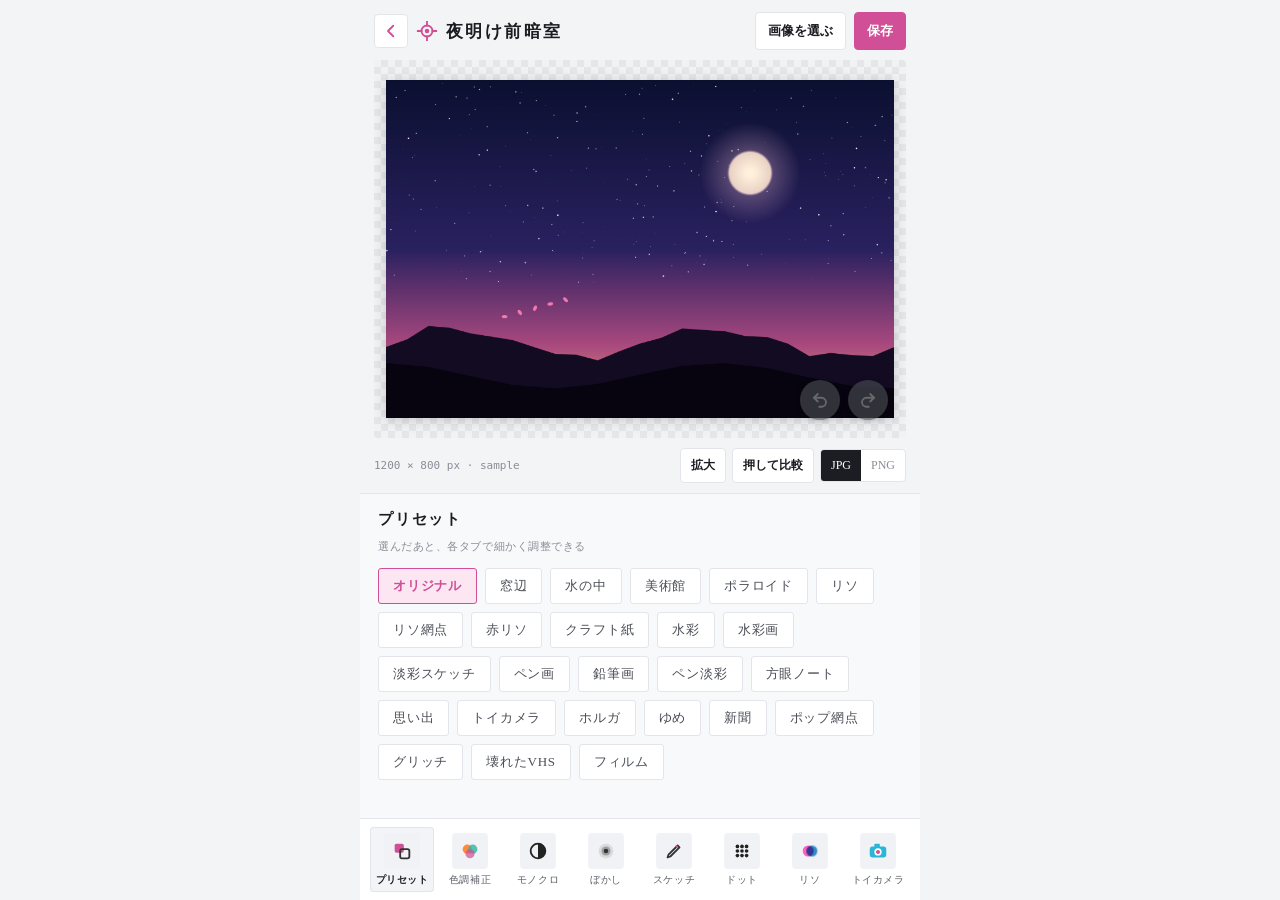
==== commit e3734d9a: "アクセントを #d04f97 に、文字を游明朝に、角を小さくしてキリッと。やりたいことにNotionのやりたいこと置き場を入れる Co-Authored-By: Claude Opus 5.5 <no" ====
--- a/apps/anshitsu/index.html
+++ b/apps/anshitsu/index.html
@@ -5,26 +5,26 @@
 <meta name="viewport" content="width=device-width,initial-scale=1,viewport-fit=cover">
 <title>夜明け前暗室</title>
 <style>
-:root{--bg:#f3f4f6;--card:#fff;--ink:#1c1d22;--sub:#8a8d96;--line:#e3e5ea;--acc:#b5577a;--acc2:#f6e4ea}
+:root{--bg:#f3f4f6;--card:#fff;--ink:#1c1d22;--sub:#8a8d96;--line:#e3e5ea;--acc:#d04f97;--acc2:#fbe6f1}
 *{box-sizing:border-box;-webkit-tap-highlight-color:transparent}
-html,body{margin:0;height:100%;background:var(--bg);color:var(--ink);font-family:-apple-system,BlinkMacSystemFont,"Hiragino Sans","Noto Sans JP",sans-serif;overscroll-behavior:none}
+html,body{margin:0;height:100%;background:var(--bg);color:var(--ink);font-family:"Yu Mincho","YuMincho","Hiragino Mincho ProN","Noto Serif JP",serif;overscroll-behavior:none}
 body{display:flex;justify-content:center}
 .app{width:100%;max-width:560px;height:100dvh;display:flex;flex-direction:column;padding-left:env(safe-area-inset-left);padding-right:env(safe-area-inset-right)}
 header{display:flex;align-items:center;gap:8px;padding:12px 14px 10px;padding-top:max(12px,env(safe-area-inset-top))}
-.logo{display:flex;align-items:center;gap:8px;font-weight:900;font-size:17px;letter-spacing:.14em;flex:1;white-space:nowrap}
-.btn{border:1px solid var(--line);background:#fff;border-radius:10px;padding:9px 12px;font-size:13px;font-weight:600;color:var(--ink);cursor:pointer;font-family:inherit;white-space:nowrap}
+.logo{display:flex;align-items:center;gap:8px;font-weight:600;font-size:17px;letter-spacing:.14em;flex:1;white-space:nowrap}
+.btn{border:1px solid var(--line);background:#fff;border-radius:4px;padding:9px 12px;font-size:13px;font-weight:600;color:var(--ink);cursor:pointer;font-family:inherit;white-space:nowrap}
 .btn.acc{background:var(--acc);border-color:var(--acc);color:#fff}
 .btn:active{transform:scale(.97)}
-.stage{margin:0 14px;padding:12px;border-radius:16px;background:repeating-conic-gradient(#e4e6ea 0 25%,#f1f2f4 0 50%) 0 0/14px 14px;position:relative;display:flex;align-items:center;justify-content:center;height:min(42vh,420px);flex-shrink:0}
+.stage{margin:0 14px;padding:12px;border-radius:4px;background:repeating-conic-gradient(#e4e6ea 0 25%,#f1f2f4 0 50%) 0 0/14px 14px;position:relative;display:flex;align-items:center;justify-content:center;height:min(42vh,420px);flex-shrink:0}
 .stage canvas{max-width:100%;max-height:100%;display:block;box-shadow:0 2px 12px rgba(0,0,0,.18);-webkit-user-select:none;user-select:none;-webkit-touch-callout:none}
 .hist{position:absolute;right:18px;bottom:18px;display:flex;gap:8px}
 .round{width:40px;height:40px;border-radius:50%;border:none;background:#fff;box-shadow:0 1px 5px rgba(0,0,0,.25);display:grid;place-items:center;cursor:pointer;color:var(--ink)}
 .round:disabled{background:#4c4f56;color:#aaa;opacity:.6}
-.badge{position:absolute;left:18px;top:18px;background:rgba(0,0,0,.65);color:#fff;font-size:11px;padding:4px 8px;border-radius:6px;display:none;letter-spacing:.1em}
+.badge{position:absolute;left:18px;top:18px;background:rgba(0,0,0,.65);color:#fff;font-size:11px;padding:4px 8px;border-radius:4px;display:none;letter-spacing:.1em}
 .bar{display:flex;align-items:center;gap:6px;padding:10px 14px;font-size:12px;flex-shrink:0}
 .bar .btn{padding:8px 10px;font-size:12px}
 .info{flex:1;min-width:0;color:var(--sub);font-family:ui-monospace,Menlo,monospace;font-size:11px;white-space:nowrap;overflow:hidden;text-overflow:ellipsis}
-.seg{display:flex;border:1px solid var(--line);border-radius:10px;overflow:hidden;background:#fff;flex-shrink:0}
+.seg{display:flex;border:1px solid var(--line);border-radius:4px;overflow:hidden;background:#fff;flex-shrink:0}
 .seg button{border:none;background:none;padding:8px 10px;font-size:12px;color:var(--sub);font-family:inherit;cursor:pointer}
 .seg button.on{background:var(--ink);color:#fff}
 .panel{flex:1;overflow-y:auto;background:#f8f9fb;border-top:1px solid var(--line);padding:16px 18px 24px;-webkit-overflow-scrolling:touch}
@@ -32,7 +32,7 @@
 .ph h2{font-size:15px;margin:0;letter-spacing:.12em}
 .ph .sp{flex:1}
 .reset{font-size:12px;color:var(--sub);text-decoration:underline;text-underline-offset:3px;background:none;border:none;cursor:pointer;letter-spacing:.1em;font-family:inherit}
-.tog{width:46px;height:26px;border-radius:13px;background:#cfd2d8;position:relative;border:none;cursor:pointer;transition:.2s;flex-shrink:0}
+.tog{width:46px;height:26px;border-radius:4px;background:#cfd2d8;position:relative;border:none;cursor:pointer;transition:.2s;flex-shrink:0}
 .tog::after{content:"";position:absolute;top:3px;left:3px;width:20px;height:20px;border-radius:50%;background:#fff;transition:.2s;box-shadow:0 1px 3px rgba(0,0,0,.2)}
 .tog.on{background:var(--acc)}.tog.on::after{left:23px}
 .row{margin:4px 0 16px}
@@ -45,14 +45,14 @@
 input[type=range]::-moz-range-progress{height:4px;background:var(--acc)}
 input[type=range]::-moz-range-thumb{width:16px;height:16px;border-radius:50%;background:var(--acc);border:3px solid #fff}
 .chips{display:flex;flex-wrap:wrap;gap:8px}
-.chip{border:1px solid var(--line);background:#fff;border-radius:999px;padding:8px 14px;font-size:13px;color:#4a4d55;cursor:pointer;font-family:inherit;letter-spacing:.06em}
+.chip{border:1px solid var(--line);background:#fff;border-radius:3px;padding:8px 14px;font-size:13px;color:#4a4d55;cursor:pointer;font-family:inherit;letter-spacing:.06em}
 .chip.on{border-color:var(--acc);color:var(--acc);background:var(--acc2);font-weight:700}
 .sub{font-size:11px;color:var(--sub);margin:-4px 0 14px;letter-spacing:.05em}
 .sec{font-size:11px;color:var(--sub);letter-spacing:.2em;margin:4px 0 10px}
 .tabs{display:flex;gap:4px;overflow-x:auto;background:#fff;border-top:1px solid var(--line);padding:8px 10px;padding-bottom:max(8px,env(safe-area-inset-bottom));flex-shrink:0;scrollbar-width:none}
 .tabs::-webkit-scrollbar{display:none}
-.tab{flex:0 0 auto;width:64px;border:none;background:none;border-radius:12px;padding:6px 0 5px;display:flex;flex-direction:column;align-items:center;gap:4px;font-size:10px;color:#5b5e66;cursor:pointer;position:relative;font-family:inherit;letter-spacing:.06em}
-.tab .ic{width:36px;height:36px;border-radius:10px;background:#f1f2f5;display:grid;place-items:center}
+.tab{flex:0 0 auto;width:64px;border:none;background:none;border-radius:4px;padding:6px 0 5px;display:flex;flex-direction:column;align-items:center;gap:4px;font-size:10px;color:#5b5e66;cursor:pointer;position:relative;font-family:inherit;letter-spacing:.06em}
+.tab .ic{width:36px;height:36px;border-radius:4px;background:#f1f2f5;display:grid;place-items:center}
 .tab.on{background:#f3f4f7;box-shadow:inset 0 0 0 1px var(--line);color:var(--ink);font-weight:700}
 .tab .dot{position:absolute;top:3px;right:12px;width:8px;height:8px;border-radius:50%;background:var(--acc);display:none;border:2px solid #fff;box-sizing:content-box}
 .tab.act .dot{display:block}
@@ -64,10 +64,10 @@
 .mb img.full{max-width:none}
 .busy{position:fixed;inset:0;background:rgba(20,10,16,.55);display:none;place-items:center;z-index:20;color:#fff;font-size:14px;letter-spacing:.3em}
 .busy.show{display:grid}
-.busy span{background:#2a1a22;padding:14px 22px;border-radius:12px;border:1px solid #7a3f52}
-.toast{position:fixed;left:50%;bottom:110px;transform:translateX(-50%);background:#222;color:#fff;font-size:12px;padding:9px 14px;border-radius:10px;opacity:0;transition:.3s;pointer-events:none;z-index:30;letter-spacing:.06em;white-space:nowrap}
+.busy span{background:#2a1a22;padding:14px 22px;border-radius:4px;border:1px solid #7a3f52}
+.toast{position:fixed;left:50%;bottom:110px;transform:translateX(-50%);background:#222;color:#fff;font-size:12px;padding:9px 14px;border-radius:4px;opacity:0;transition:.3s;pointer-events:none;z-index:30;letter-spacing:.06em;white-space:nowrap}
 .toast.show{opacity:1}
-.nt-back{display:grid;place-items:center;width:34px;height:34px;border-radius:10px;border:1px solid var(--line);background:#fff;color:var(--acc);flex:none}
+.nt-back{display:grid;place-items:center;width:34px;height:34px;border-radius:4px;border:1px solid var(--line);background:#fff;color:var(--acc);flex:none}
 </style>
 </head>
 <body>
@@ -75,7 +75,7 @@
   <header>
     <a class="nt-back" href="../../#apps" aria-label="脳内タブへ戻る"><svg width="18" height="18" viewBox="0 0 24 24" fill="none" stroke="currentColor" stroke-width="2.4" stroke-linecap="round" stroke-linejoin="round"><path d="M15 5l-7 7 7 7"/></svg></a>
     <div class="logo">
-      <svg width="22" height="22" viewBox="0 0 24 24" fill="none" stroke="#b5577a" stroke-width="2"><circle cx="12" cy="12" r="6"/><path d="M12 1v6M12 17v6M1 12h6M17 12h6"/><circle cx="12" cy="12" r="1.5" fill="#b5577a"/></svg>
+      <svg width="22" height="22" viewBox="0 0 24 24" fill="none" stroke="#d04f97" stroke-width="2"><circle cx="12" cy="12" r="6"/><path d="M12 1v6M12 17v6M1 12h6M17 12h6"/><circle cx="12" cy="12" r="1.5" fill="#d04f97"/></svg>
       夜明け前暗室
     </div>
     <button class="btn" id="pick">画像を選ぶ</button>
@@ -133,17 +133,17 @@
  paper:{label:'紙・フチ',ctrls:[['c','tex','紙',['なし','方眼ノート','クラフト紙','和紙']],['c','frame','フチ',['なし','白フチ','ポラロイド','フィルム']]]},
 };
 const TABS=[
- ['preset','プリセット','<rect x="4" y="4" width="10" height="10" rx="2" fill="#b5577a"/><rect x="10" y="10" width="10" height="10" rx="2" fill="none" stroke="#333" stroke-width="2"/>'],
- ['adj','色調補正','<circle cx="9" cy="10" r="5" fill="#ff8a3d"/><circle cx="15" cy="10" r="5" fill="#2bb5a0" opacity=".8"/><circle cx="12" cy="15" r="5" fill="#b5577a" opacity=".7"/>'],
+ ['preset','プリセット','<rect x="4" y="4" width="10" height="10" rx="2" fill="#d04f97"/><rect x="10" y="10" width="10" height="10" rx="2" fill="none" stroke="#333" stroke-width="2"/>'],
+ ['adj','色調補正','<circle cx="9" cy="10" r="5" fill="#ff8a3d"/><circle cx="15" cy="10" r="5" fill="#2bb5a0" opacity=".8"/><circle cx="12" cy="15" r="5" fill="#d04f97" opacity=".7"/>'],
  ['mono','モノクロ','<circle cx="12" cy="12" r="8" fill="none" stroke="#222" stroke-width="2"/><path d="M12 4a8 8 0 0 1 0 16z" fill="#222"/>'],
  ['blur','ぼかし','<circle cx="12" cy="12" r="8" fill="#999" opacity=".25"/><circle cx="12" cy="12" r="5" fill="#666" opacity=".5"/><circle cx="12" cy="12" r="2.5" fill="#333"/>'],
- ['sketch','スケッチ','<path d="M5 19l3-1 10-10-2-2L6 16z" fill="none" stroke="#333" stroke-width="2" stroke-linejoin="round"/><path d="M14 6l2 2" stroke="#b5577a" stroke-width="2"/>'],
+ ['sketch','スケッチ','<path d="M5 19l3-1 10-10-2-2L6 16z" fill="none" stroke="#333" stroke-width="2" stroke-linejoin="round"/><path d="M14 6l2 2" stroke="#d04f97" stroke-width="2"/>'],
  ['dot','ドット','<g fill="#222"><circle cx="7" cy="7" r="2"/><circle cx="12" cy="7" r="2"/><circle cx="17" cy="7" r="2"/><circle cx="7" cy="12" r="2"/><circle cx="12" cy="12" r="2"/><circle cx="17" cy="12" r="2"/><circle cx="7" cy="17" r="2"/><circle cx="12" cy="17" r="2"/><circle cx="17" cy="17" r="2"/></g>'],
  ['riso','リソ','<circle cx="10" cy="12" r="6" fill="#ff48b0" opacity=".85"/><circle cx="14" cy="12" r="6" fill="#0078bf" opacity=".8" style="mix-blend-mode:multiply"/>'],
- ['toy','トイカメラ','<rect x="3" y="7" width="18" height="12" rx="3" fill="#2bb5d6"/><rect x="8" y="4" width="6" height="4" rx="1" fill="#2bb5d6"/><circle cx="12" cy="13" r="4" fill="#fff"/><circle cx="12" cy="13" r="2.2" fill="#b5577a"/>'],
- ['glitch','グリッチ','<rect x="4" y="6" width="14" height="3" rx="1" fill="#b5577a"/><rect x="7" y="11" width="13" height="3" rx="1" fill="#2bb5a0"/><rect x="4" y="16" width="10" height="3" rx="1" fill="#333"/>'],
+ ['toy','トイカメラ','<rect x="3" y="7" width="18" height="12" rx="3" fill="#2bb5d6"/><rect x="8" y="4" width="6" height="4" rx="1" fill="#2bb5d6"/><circle cx="12" cy="13" r="4" fill="#fff"/><circle cx="12" cy="13" r="2.2" fill="#d04f97"/>'],
+ ['glitch','グリッチ','<rect x="4" y="6" width="14" height="3" rx="1" fill="#d04f97"/><rect x="7" y="11" width="13" height="3" rx="1" fill="#2bb5a0"/><rect x="4" y="16" width="10" height="3" rx="1" fill="#333"/>'],
  ['grain','粒子','<g fill="#444"><circle cx="6" cy="8" r="1.3"/><circle cx="11" cy="5" r="1"/><circle cx="16" cy="9" r="1.5"/><circle cx="9" cy="13" r="1.2"/><circle cx="14" cy="15" r="1"/><circle cx="18" cy="17" r="1.3"/><circle cx="6" cy="18" r="1"/></g>'],
- ['paper','紙・フチ','<rect x="4" y="3" width="16" height="18" rx="1.5" fill="#fff" stroke="#333" stroke-width="2"/><rect x="7" y="6" width="10" height="9" fill="#b5577a" opacity=".75"/>'],
+ ['paper','紙・フチ','<rect x="4" y="3" width="16" height="18" rx="1.5" fill="#fff" stroke="#333" stroke-width="2"/><rect x="7" y="6" width="10" height="9" fill="#d04f97" opacity=".75"/>'],
 ];
 function defaults(){return{
  adj:{on:true,bright:0,contrast:0,sat:0,temp:0,fade:0},
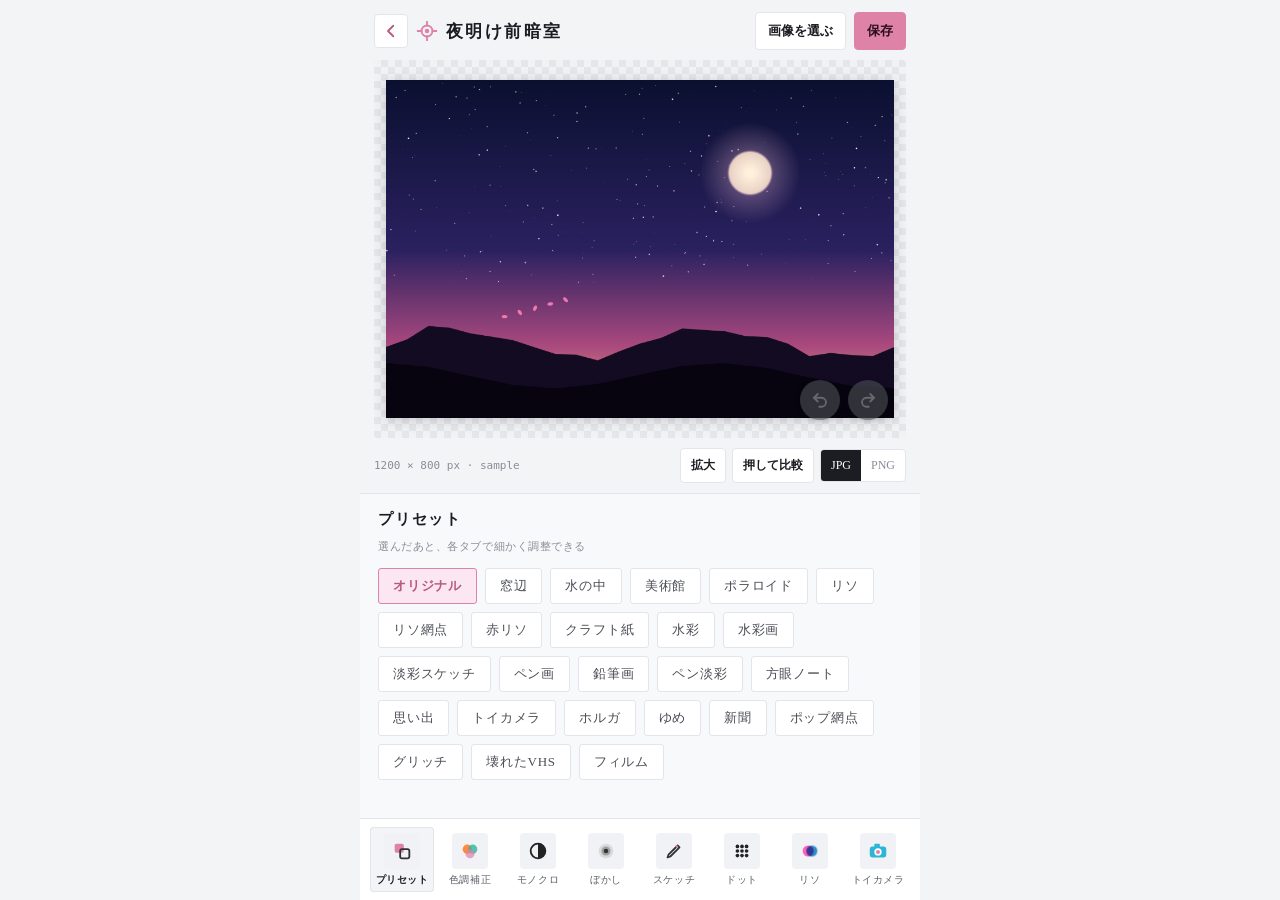
==== commit 777333cd: "アクセントを #de82a7 に（淡いので、ピンクの上の文字は濃い色に） Co-Authored-By: Claude Opus 5.5 <noreply@anthropic.com> Claude-" ====
--- a/apps/anshitsu/index.html
+++ b/apps/anshitsu/index.html
@@ -5,7 +5,7 @@
 <meta name="viewport" content="width=device-width,initial-scale=1,viewport-fit=cover">
 <title>夜明け前暗室</title>
 <style>
-:root{--bg:#f3f4f6;--card:#fff;--ink:#1c1d22;--sub:#8a8d96;--line:#e3e5ea;--acc:#d04f97;--acc2:#fbe6f1}
+:root{--bg:#f3f4f6;--card:#fff;--ink:#1c1d22;--sub:#8a8d96;--line:#e3e5ea;--acc:#de82a7;--acc2:#fbe6f1;--acc-ink:#b85a82}
 *{box-sizing:border-box;-webkit-tap-highlight-color:transparent}
 html,body{margin:0;height:100%;background:var(--bg);color:var(--ink);font-family:"Yu Mincho","YuMincho","Hiragino Mincho ProN","Noto Serif JP",serif;overscroll-behavior:none}
 body{display:flex;justify-content:center}
@@ -13,7 +13,7 @@
 header{display:flex;align-items:center;gap:8px;padding:12px 14px 10px;padding-top:max(12px,env(safe-area-inset-top))}
 .logo{display:flex;align-items:center;gap:8px;font-weight:600;font-size:17px;letter-spacing:.14em;flex:1;white-space:nowrap}
 .btn{border:1px solid var(--line);background:#fff;border-radius:4px;padding:9px 12px;font-size:13px;font-weight:600;color:var(--ink);cursor:pointer;font-family:inherit;white-space:nowrap}
-.btn.acc{background:var(--acc);border-color:var(--acc);color:#fff}
+.btn.acc{background:var(--acc);border-color:var(--acc);color:#2a0f1c}
 .btn:active{transform:scale(.97)}
 .stage{margin:0 14px;padding:12px;border-radius:4px;background:repeating-conic-gradient(#e4e6ea 0 25%,#f1f2f4 0 50%) 0 0/14px 14px;position:relative;display:flex;align-items:center;justify-content:center;height:min(42vh,420px);flex-shrink:0}
 .stage canvas{max-width:100%;max-height:100%;display:block;box-shadow:0 2px 12px rgba(0,0,0,.18);-webkit-user-select:none;user-select:none;-webkit-touch-callout:none}
@@ -46,7 +46,7 @@
 input[type=range]::-moz-range-thumb{width:16px;height:16px;border-radius:50%;background:var(--acc);border:3px solid #fff}
 .chips{display:flex;flex-wrap:wrap;gap:8px}
 .chip{border:1px solid var(--line);background:#fff;border-radius:3px;padding:8px 14px;font-size:13px;color:#4a4d55;cursor:pointer;font-family:inherit;letter-spacing:.06em}
-.chip.on{border-color:var(--acc);color:var(--acc);background:var(--acc2);font-weight:700}
+.chip.on{border-color:var(--acc);color:var(--acc-ink);background:var(--acc2);font-weight:700}
 .sub{font-size:11px;color:var(--sub);margin:-4px 0 14px;letter-spacing:.05em}
 .sec{font-size:11px;color:var(--sub);letter-spacing:.2em;margin:4px 0 10px}
 .tabs{display:flex;gap:4px;overflow-x:auto;background:#fff;border-top:1px solid var(--line);padding:8px 10px;padding-bottom:max(8px,env(safe-area-inset-bottom));flex-shrink:0;scrollbar-width:none}
@@ -67,7 +67,7 @@
 .busy span{background:#2a1a22;padding:14px 22px;border-radius:4px;border:1px solid #7a3f52}
 .toast{position:fixed;left:50%;bottom:110px;transform:translateX(-50%);background:#222;color:#fff;font-size:12px;padding:9px 14px;border-radius:4px;opacity:0;transition:.3s;pointer-events:none;z-index:30;letter-spacing:.06em;white-space:nowrap}
 .toast.show{opacity:1}
-.nt-back{display:grid;place-items:center;width:34px;height:34px;border-radius:4px;border:1px solid var(--line);background:#fff;color:var(--acc);flex:none}
+.nt-back{display:grid;place-items:center;width:34px;height:34px;border-radius:4px;border:1px solid var(--line);background:#fff;color:var(--acc-ink);flex:none}
 </style>
 </head>
 <body>
@@ -75,7 +75,7 @@
   <header>
     <a class="nt-back" href="../../#apps" aria-label="脳内タブへ戻る"><svg width="18" height="18" viewBox="0 0 24 24" fill="none" stroke="currentColor" stroke-width="2.4" stroke-linecap="round" stroke-linejoin="round"><path d="M15 5l-7 7 7 7"/></svg></a>
     <div class="logo">
-      <svg width="22" height="22" viewBox="0 0 24 24" fill="none" stroke="#d04f97" stroke-width="2"><circle cx="12" cy="12" r="6"/><path d="M12 1v6M12 17v6M1 12h6M17 12h6"/><circle cx="12" cy="12" r="1.5" fill="#d04f97"/></svg>
+      <svg width="22" height="22" viewBox="0 0 24 24" fill="none" stroke="#de82a7" stroke-width="2"><circle cx="12" cy="12" r="6"/><path d="M12 1v6M12 17v6M1 12h6M17 12h6"/><circle cx="12" cy="12" r="1.5" fill="#de82a7"/></svg>
       夜明け前暗室
     </div>
     <button class="btn" id="pick">画像を選ぶ</button>
@@ -133,17 +133,17 @@
  paper:{label:'紙・フチ',ctrls:[['c','tex','紙',['なし','方眼ノート','クラフト紙','和紙']],['c','frame','フチ',['なし','白フチ','ポラロイド','フィルム']]]},
 };
 const TABS=[
- ['preset','プリセット','<rect x="4" y="4" width="10" height="10" rx="2" fill="#d04f97"/><rect x="10" y="10" width="10" height="10" rx="2" fill="none" stroke="#333" stroke-width="2"/>'],
- ['adj','色調補正','<circle cx="9" cy="10" r="5" fill="#ff8a3d"/><circle cx="15" cy="10" r="5" fill="#2bb5a0" opacity=".8"/><circle cx="12" cy="15" r="5" fill="#d04f97" opacity=".7"/>'],
+ ['preset','プリセット','<rect x="4" y="4" width="10" height="10" rx="2" fill="#de82a7"/><rect x="10" y="10" width="10" height="10" rx="2" fill="none" stroke="#333" stroke-width="2"/>'],
+ ['adj','色調補正','<circle cx="9" cy="10" r="5" fill="#ff8a3d"/><circle cx="15" cy="10" r="5" fill="#2bb5a0" opacity=".8"/><circle cx="12" cy="15" r="5" fill="#de82a7" opacity=".7"/>'],
  ['mono','モノクロ','<circle cx="12" cy="12" r="8" fill="none" stroke="#222" stroke-width="2"/><path d="M12 4a8 8 0 0 1 0 16z" fill="#222"/>'],
  ['blur','ぼかし','<circle cx="12" cy="12" r="8" fill="#999" opacity=".25"/><circle cx="12" cy="12" r="5" fill="#666" opacity=".5"/><circle cx="12" cy="12" r="2.5" fill="#333"/>'],
- ['sketch','スケッチ','<path d="M5 19l3-1 10-10-2-2L6 16z" fill="none" stroke="#333" stroke-width="2" stroke-linejoin="round"/><path d="M14 6l2 2" stroke="#d04f97" stroke-width="2"/>'],
+ ['sketch','スケッチ','<path d="M5 19l3-1 10-10-2-2L6 16z" fill="none" stroke="#333" stroke-width="2" stroke-linejoin="round"/><path d="M14 6l2 2" stroke="#de82a7" stroke-width="2"/>'],
  ['dot','ドット','<g fill="#222"><circle cx="7" cy="7" r="2"/><circle cx="12" cy="7" r="2"/><circle cx="17" cy="7" r="2"/><circle cx="7" cy="12" r="2"/><circle cx="12" cy="12" r="2"/><circle cx="17" cy="12" r="2"/><circle cx="7" cy="17" r="2"/><circle cx="12" cy="17" r="2"/><circle cx="17" cy="17" r="2"/></g>'],
  ['riso','リソ','<circle cx="10" cy="12" r="6" fill="#ff48b0" opacity=".85"/><circle cx="14" cy="12" r="6" fill="#0078bf" opacity=".8" style="mix-blend-mode:multiply"/>'],
- ['toy','トイカメラ','<rect x="3" y="7" width="18" height="12" rx="3" fill="#2bb5d6"/><rect x="8" y="4" width="6" height="4" rx="1" fill="#2bb5d6"/><circle cx="12" cy="13" r="4" fill="#fff"/><circle cx="12" cy="13" r="2.2" fill="#d04f97"/>'],
- ['glitch','グリッチ','<rect x="4" y="6" width="14" height="3" rx="1" fill="#d04f97"/><rect x="7" y="11" width="13" height="3" rx="1" fill="#2bb5a0"/><rect x="4" y="16" width="10" height="3" rx="1" fill="#333"/>'],
+ ['toy','トイカメラ','<rect x="3" y="7" width="18" height="12" rx="3" fill="#2bb5d6"/><rect x="8" y="4" width="6" height="4" rx="1" fill="#2bb5d6"/><circle cx="12" cy="13" r="4" fill="#fff"/><circle cx="12" cy="13" r="2.2" fill="#de82a7"/>'],
+ ['glitch','グリッチ','<rect x="4" y="6" width="14" height="3" rx="1" fill="#de82a7"/><rect x="7" y="11" width="13" height="3" rx="1" fill="#2bb5a0"/><rect x="4" y="16" width="10" height="3" rx="1" fill="#333"/>'],
  ['grain','粒子','<g fill="#444"><circle cx="6" cy="8" r="1.3"/><circle cx="11" cy="5" r="1"/><circle cx="16" cy="9" r="1.5"/><circle cx="9" cy="13" r="1.2"/><circle cx="14" cy="15" r="1"/><circle cx="18" cy="17" r="1.3"/><circle cx="6" cy="18" r="1"/></g>'],
- ['paper','紙・フチ','<rect x="4" y="3" width="16" height="18" rx="1.5" fill="#fff" stroke="#333" stroke-width="2"/><rect x="7" y="6" width="10" height="9" fill="#d04f97" opacity=".75"/>'],
+ ['paper','紙・フチ','<rect x="4" y="3" width="16" height="18" rx="1.5" fill="#fff" stroke="#333" stroke-width="2"/><rect x="7" y="6" width="10" height="9" fill="#de82a7" opacity=".75"/>'],
 ];
 function defaults(){return{
  adj:{on:true,bright:0,contrast:0,sat:0,temp:0,fade:0},
